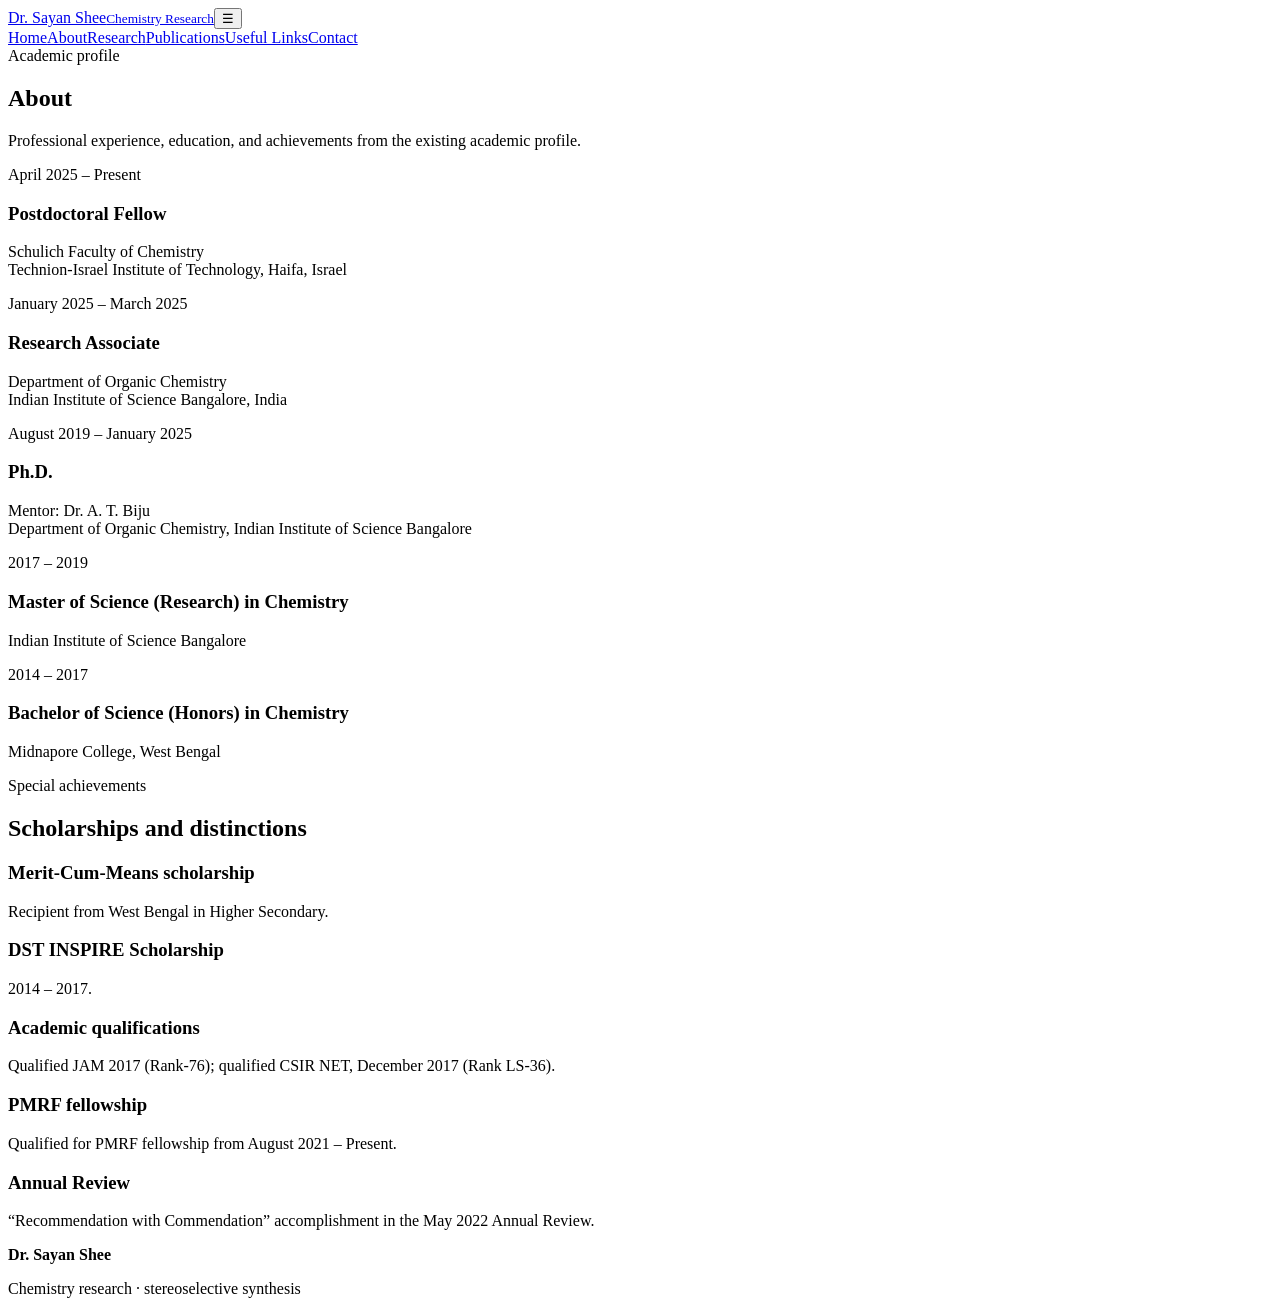
==== about.html @ 2ae6dc49 "Add files via upload" ====
<!doctype html><html lang="en"><head><meta charset="utf-8"><meta name="viewport" content="width=device-width,initial-scale=1"><title>About | Dr. Sayan Shee</title><link rel="stylesheet" href="assets/css/style.css"></head><body><header class="site-header"><nav class="nav wrap"><a class="brand" href="index.html">Dr. Sayan Shee<small>Chemistry Research</small></a><button class="menu-toggle" aria-label="Open navigation">☰</button><div class="menu"><a href="index.html">Home</a><a class="active" href="about.html">About</a><a href="research.html">Research</a><a href="publications.html">Publications</a><a href="useful-links.html">Useful Links</a><a href="contact.html">Contact</a></div></nav></header><main><section class="page-hero"><div class="wrap"><span class="eyebrow">Academic profile</span><h1>About</h1><p>Professional experience, education, and achievements from the existing academic profile.</p></div></section><section class="section"><div class="wrap"><div class="timeline"><article class="timeline-item"><span class="date">April 2025 – Present</span><h3>Postdoctoral Fellow</h3><p>Schulich Faculty of Chemistry<br>Technion-Israel Institute of Technology, Haifa, Israel</p></article><article class="timeline-item"><span class="date">January 2025 – March 2025</span><h3>Research Associate</h3><p>Department of Organic Chemistry<br>Indian Institute of Science Bangalore, India</p></article><article class="timeline-item"><span class="date">August 2019 – January 2025</span><h3>Ph.D.</h3><p>Mentor: Dr. A. T. Biju<br>Department of Organic Chemistry, Indian Institute of Science Bangalore</p></article><article class="timeline-item"><span class="date">2017 – 2019</span><h3>Master of Science (Research) in Chemistry</h3><p>Indian Institute of Science Bangalore</p></article><article class="timeline-item"><span class="date">2014 – 2017</span><h3>Bachelor of Science (Honors) in Chemistry</h3><p>Midnapore College, West Bengal</p></article></div></div></section><section class="section tint"><div class="wrap"><span class="eyebrow">Special achievements</span><h2>Scholarships and distinctions</h2><div class="cards"><article class="card"><h3>Merit-Cum-Means scholarship</h3><p>Recipient from West Bengal in Higher Secondary.</p></article><article class="card"><h3>DST INSPIRE Scholarship</h3><p>2014 – 2017.</p></article><article class="card"><h3>Academic qualifications</h3><p>Qualified JAM 2017 (Rank-76); qualified CSIR NET, December 2017 (Rank LS-36).</p></article><article class="card"><h3>PMRF fellowship</h3><p>Qualified for PMRF fellowship from August 2021 – Present.</p></article><article class="card"><h3>Annual Review</h3><p>“Recommendation with Commendation” accomplishment in the May 2022 Annual Review.</p></article></div></div></section></main><footer class="site-footer"><div class="wrap footer-grid"><div><strong>Dr. Sayan Shee</strong><p>Chemistry research · stereoselective synthesis</p></div></div></footer><script src="assets/js/script.js"></script></body></html>
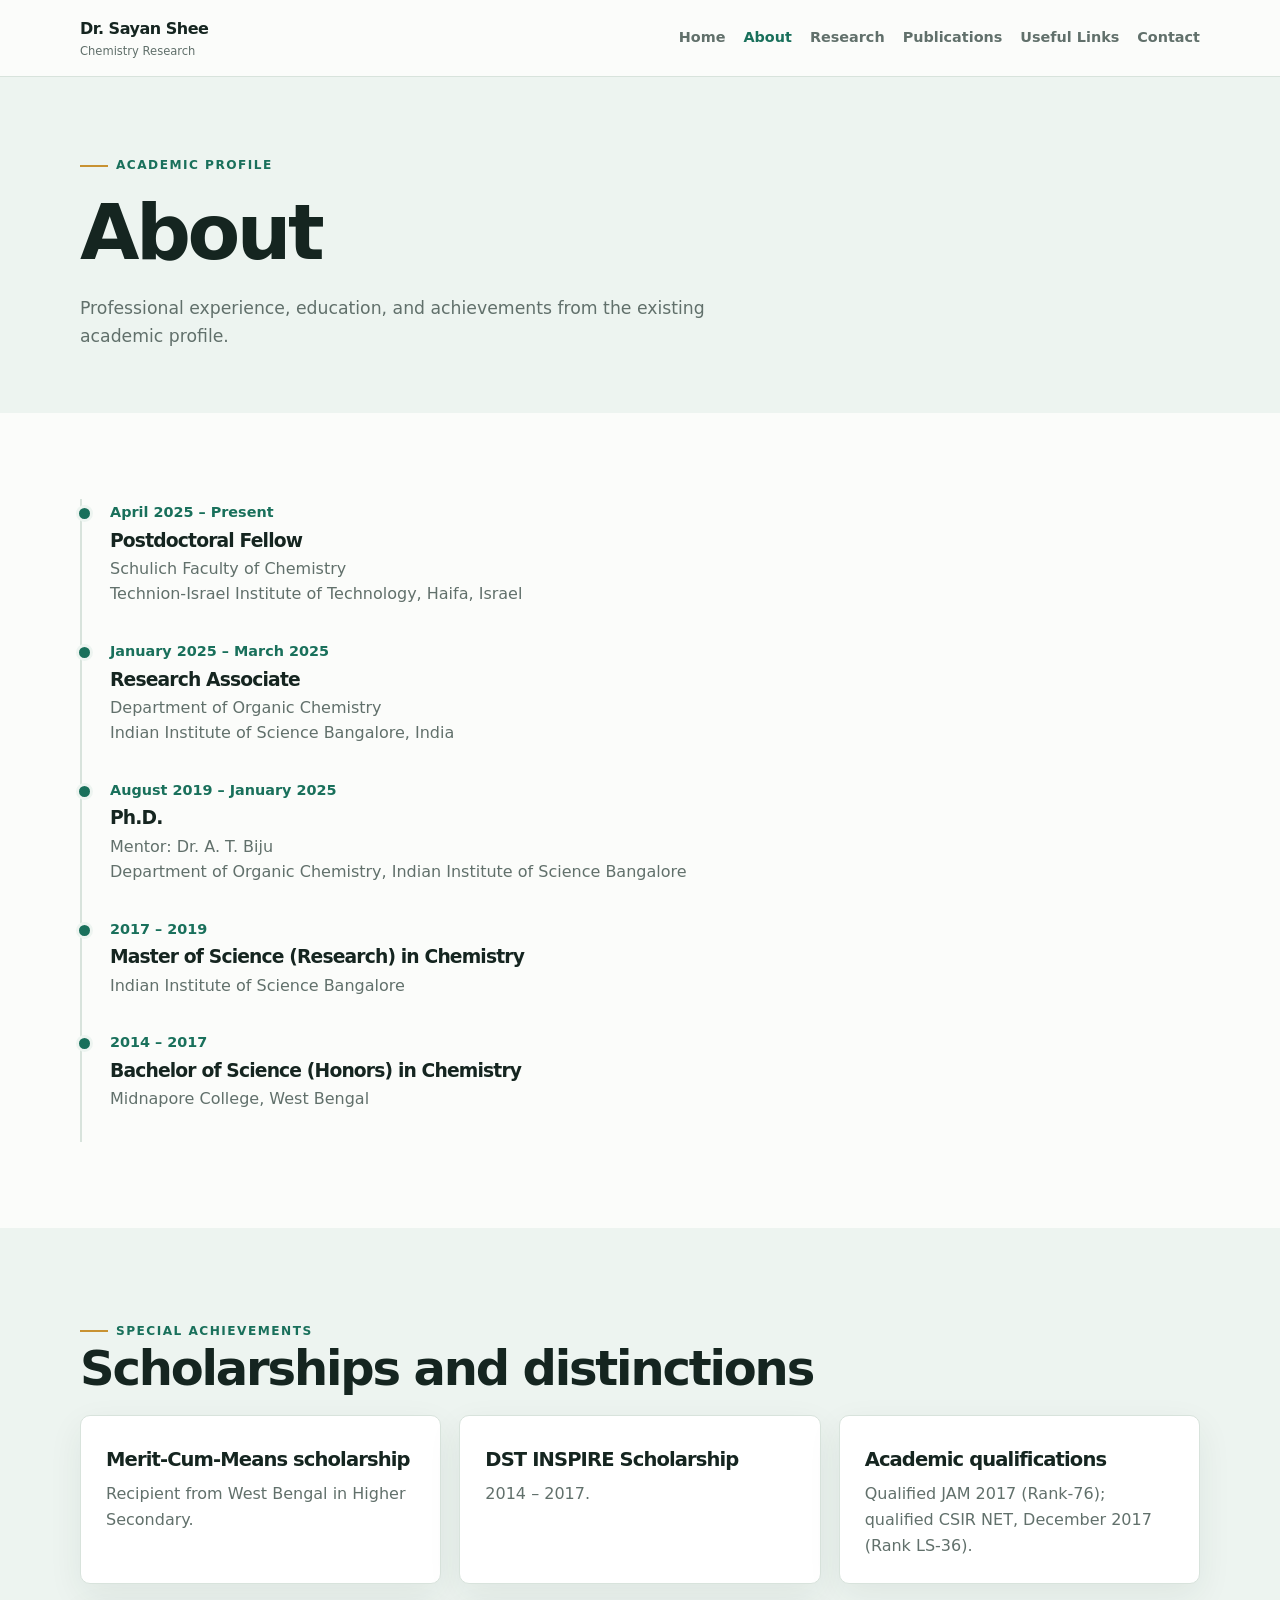
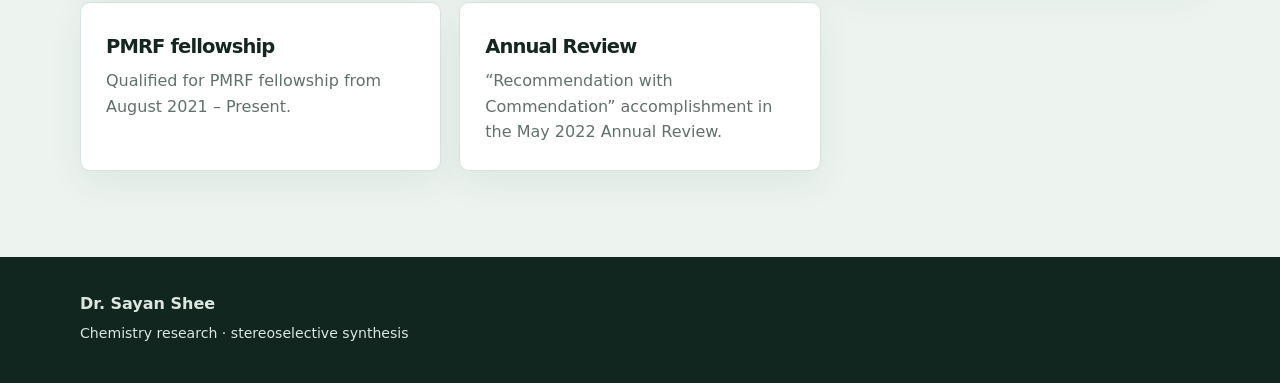
==== commit 205d7a88: "Fix asset paths in about.html" ====
--- a/about.html
+++ b/about.html
@@ -1 +1 @@
-<!doctype html><html lang="en"><head><meta charset="utf-8"><meta name="viewport" content="width=device-width,initial-scale=1"><title>About | Dr. Sayan Shee</title><link rel="stylesheet" href="assets/css/style.css"></head><body><header class="site-header"><nav class="nav wrap"><a class="brand" href="index.html">Dr. Sayan Shee<small>Chemistry Research</small></a><button class="menu-toggle" aria-label="Open navigation">☰</button><div class="menu"><a href="index.html">Home</a><a class="active" href="about.html">About</a><a href="research.html">Research</a><a href="publications.html">Publications</a><a href="useful-links.html">Useful Links</a><a href="contact.html">Contact</a></div></nav></header><main><section class="page-hero"><div class="wrap"><span class="eyebrow">Academic profile</span><h1>About</h1><p>Professional experience, education, and achievements from the existing academic profile.</p></div></section><section class="section"><div class="wrap"><div class="timeline"><article class="timeline-item"><span class="date">April 2025 – Present</span><h3>Postdoctoral Fellow</h3><p>Schulich Faculty of Chemistry<br>Technion-Israel Institute of Technology, Haifa, Israel</p></article><article class="timeline-item"><span class="date">January 2025 – March 2025</span><h3>Research Associate</h3><p>Department of Organic Chemistry<br>Indian Institute of Science Bangalore, India</p></article><article class="timeline-item"><span class="date">August 2019 – January 2025</span><h3>Ph.D.</h3><p>Mentor: Dr. A. T. Biju<br>Department of Organic Chemistry, Indian Institute of Science Bangalore</p></article><article class="timeline-item"><span class="date">2017 – 2019</span><h3>Master of Science (Research) in Chemistry</h3><p>Indian Institute of Science Bangalore</p></article><article class="timeline-item"><span class="date">2014 – 2017</span><h3>Bachelor of Science (Honors) in Chemistry</h3><p>Midnapore College, West Bengal</p></article></div></div></section><section class="section tint"><div class="wrap"><span class="eyebrow">Special achievements</span><h2>Scholarships and distinctions</h2><div class="cards"><article class="card"><h3>Merit-Cum-Means scholarship</h3><p>Recipient from West Bengal in Higher Secondary.</p></article><article class="card"><h3>DST INSPIRE Scholarship</h3><p>2014 – 2017.</p></article><article class="card"><h3>Academic qualifications</h3><p>Qualified JAM 2017 (Rank-76); qualified CSIR NET, December 2017 (Rank LS-36).</p></article><article class="card"><h3>PMRF fellowship</h3><p>Qualified for PMRF fellowship from August 2021 – Present.</p></article><article class="card"><h3>Annual Review</h3><p>“Recommendation with Commendation” accomplishment in the May 2022 Annual Review.</p></article></div></div></section></main><footer class="site-footer"><div class="wrap footer-grid"><div><strong>Dr. Sayan Shee</strong><p>Chemistry research · stereoselective synthesis</p></div></div></footer><script src="assets/js/script.js"></script></body></html>
+<!doctype html><html lang="en"><head><meta charset="utf-8"><meta name="viewport" content="width=device-width,initial-scale=1"><title>About | Dr. Sayan Shee</title><link rel="stylesheet" href="style.css"></head><body><header class="site-header"><nav class="nav wrap"><a class="brand" href="index.html">Dr. Sayan Shee<small>Chemistry Research</small></a><button class="menu-toggle" aria-label="Open navigation">☰</button><div class="menu"><a href="index.html">Home</a><a class="active" href="about.html">About</a><a href="research.html">Research</a><a href="publications.html">Publications</a><a href="useful-links.html">Useful Links</a><a href="contact.html">Contact</a></div></nav></header><main><section class="page-hero"><div class="wrap"><span class="eyebrow">Academic profile</span><h1>About</h1><p>Professional experience, education, and achievements from the existing academic profile.</p></div></section><section class="section"><div class="wrap"><div class="timeline"><article class="timeline-item"><span class="date">April 2025 – Present</span><h3>Postdoctoral Fellow</h3><p>Schulich Faculty of Chemistry<br>Technion-Israel Institute of Technology, Haifa, Israel</p></article><article class="timeline-item"><span class="date">January 2025 – March 2025</span><h3>Research Associate</h3><p>Department of Organic Chemistry<br>Indian Institute of Science Bangalore, India</p></article><article class="timeline-item"><span class="date">August 2019 – January 2025</span><h3>Ph.D.</h3><p>Mentor: Dr. A. T. Biju<br>Department of Organic Chemistry, Indian Institute of Science Bangalore</p></article><article class="timeline-item"><span class="date">2017 – 2019</span><h3>Master of Science (Research) in Chemistry</h3><p>Indian Institute of Science Bangalore</p></article><article class="timeline-item"><span class="date">2014 – 2017</span><h3>Bachelor of Science (Honors) in Chemistry</h3><p>Midnapore College, West Bengal</p></article></div></div></section><section class="section tint"><div class="wrap"><span class="eyebrow">Special achievements</span><h2>Scholarships and distinctions</h2><div class="cards"><article class="card"><h3>Merit-Cum-Means scholarship</h3><p>Recipient from West Bengal in Higher Secondary.</p></article><article class="card"><h3>DST INSPIRE Scholarship</h3><p>2014 – 2017.</p></article><article class="card"><h3>Academic qualifications</h3><p>Qualified JAM 2017 (Rank-76); qualified CSIR NET, December 2017 (Rank LS-36).</p></article><article class="card"><h3>PMRF fellowship</h3><p>Qualified for PMRF fellowship from August 2021 – Present.</p></article><article class="card"><h3>Annual Review</h3><p>“Recommendation with Commendation” accomplishment in the May 2022 Annual Review.</p></article></div></div></section></main><footer class="site-footer"><div class="wrap footer-grid"><div><strong>Dr. Sayan Shee</strong><p>Chemistry research · stereoselective synthesis</p></div></div></footer><script src="script.js"></script></body></html>
--- a/style.css
+++ b/style.css
@@ -0,0 +1 @@
+:root{--ink:#152520;--muted:#61706b;--paper:#fbfcfa;--mist:#edf4f0;--line:#d8e3dc;--accent:#19705b;--gold:#c89232;--shadow:0 12px 35px #16382a12}*{box-sizing:border-box}html{scroll-behavior:smooth}body{margin:0;background:var(--paper);color:var(--ink);font-family:Inter,ui-sans-serif,system-ui,-apple-system,BlinkMacSystemFont,"Segoe UI",sans-serif;line-height:1.6}.wrap{width:min(1120px,calc(100% - 40px));margin:auto}.site-header{position:sticky;top:0;z-index:10;background:#fbfcfaed;backdrop-filter:blur(12px);border-bottom:1px solid var(--line)}.nav{height:76px;display:flex;align-items:center;justify-content:space-between;gap:24px}.brand{color:var(--ink);font-weight:800;text-decoration:none;letter-spacing:-.03em}.brand small{display:block;font-weight:500;font-size:.72rem;color:var(--muted);letter-spacing:0}.menu{display:flex;gap:18px;align-items:center}.menu a{color:var(--muted);text-decoration:none;font-size:.9rem;font-weight:650}.menu a:hover,.menu a.active{color:var(--accent)}.menu-toggle{display:none;border:0;background:none;font-size:1.5rem}.hero{padding:90px 0 72px;overflow:hidden;background:linear-gradient(120deg,#f5f9f5 0%,#fbfcfa 65%)}.hero-grid{display:grid;grid-template-columns:1.3fr .7fr;align-items:center;gap:65px}.eyebrow{display:inline-flex;gap:8px;align-items:center;color:var(--accent);font-size:.76rem;font-weight:800;letter-spacing:.12em;text-transform:uppercase}.eyebrow:before{content:"";width:28px;height:2px;background:var(--gold)}h1,h2,h3{line-height:1.13;letter-spacing:-.045em}h1{font-size:clamp(2.8rem,6vw,5.2rem);margin:14px 0 19px}h2{font-size:clamp(2rem,4vw,3rem);margin:0 0 20px}.lead{font-size:1.16rem;color:var(--muted);max-width:650px}.actions{display:flex;flex-wrap:wrap;gap:12px;margin-top:30px}.button{display:inline-block;padding:11px 17px;border-radius:6px;text-decoration:none;font-weight:750;font-size:.9rem}.button.primary{background:var(--accent);color:white}.button.secondary{border:1px solid var(--line);color:var(--ink)}.molecule{position:relative;aspect-ratio:1;border:1px solid var(--line);border-radius:50%;background:radial-gradient(circle at 65% 25%,#e2f2e8 0 7%,transparent 7.5%),radial-gradient(circle at 34% 69%,#f5e2bc 0 6%,transparent 6.5%),linear-gradient(135deg,#eff7f2,#dceee4);box-shadow:var(--shadow)}.molecule:before,.molecule:after{content:"";position:absolute;border:2px solid #4d987f;border-radius:50%;width:30%;height:30%}.molecule:before{left:18%;top:22%}.molecule:after{right:13%;bottom:20%}.section{padding:86px 0}.section.tint{background:var(--mist)}.section-intro{max-width:720px;margin-bottom:36px;color:var(--muted)}.cards{display:grid;grid-template-columns:repeat(3,1fr);gap:18px}.card{padding:25px;border:1px solid var(--line);background:white;box-shadow:var(--shadow);border-radius:10px}.card h3{margin:8px 0 10px;font-size:1.22rem}.card p{margin:0;color:var(--muted)}.stat{font-size:2rem;color:var(--accent);font-weight:800;line-height:1}.publication{padding:23px 0;border-bottom:1px solid var(--line)}.publication:first-child{border-top:1px solid var(--line)}.pub-number{color:var(--accent);font-weight:800;font-size:.8rem}.publication h3{font-size:1.12rem;margin:4px 0 7px}.publication p{margin:0;color:var(--muted);font-size:.94rem}.publication em{color:var(--ink)}.tag{display:inline-block;margin-top:9px;padding:2px 8px;background:#fff3d9;color:#875c14;border-radius:999px;font-size:.76rem;font-weight:700}.page-hero{padding:72px 0 45px;background:var(--mist)}.page-hero p{max-width:700px;color:var(--muted);font-size:1.08rem}.timeline{border-left:2px solid var(--line);padding-left:28px}.timeline-item{position:relative;padding:0 0 31px}.timeline-item:before{content:"";width:11px;height:11px;left:-34px;top:6px;position:absolute;background:var(--accent);border-radius:50%;border:3px solid var(--mist)}.date{font-weight:750;color:var(--accent);font-size:.9rem}.timeline h3{margin:5px 0}.timeline p{margin:0;color:var(--muted)}.links-grid{display:grid;grid-template-columns:repeat(3,1fr);gap:18px}.link-card{background:white;border:1px solid var(--line);border-radius:10px;padding:22px}.link-card h3{margin:0 0 10px;font-size:1.18rem}.link-card a{display:block;color:var(--accent);padding:5px 0;font-weight:650;text-decoration:none}.link-card a:hover{text-decoration:underline}.contact-grid{display:grid;grid-template-columns:1fr 1.15fr;gap:28px}.contact-box{background:white;border:1px solid var(--line);padding:28px;border-radius:10px}.contact-box p{color:var(--muted)}label{display:block;font-size:.86rem;font-weight:700;margin:0 0 6px}input,textarea{width:100%;padding:11px;border:1px solid var(--line);border-radius:5px;background:#fff;font:inherit;margin-bottom:14px}textarea{min-height:130px}.form-note{font-size:.85rem;color:var(--muted)}.site-footer{padding:34px 0;background:#10261f;color:#dce7e0}.footer-grid{display:flex;justify-content:space-between;gap:22px;align-items:flex-start}.site-footer p{margin:5px 0;font-size:.88rem}.social-note{color:#abbbb3;max-width:410px}.search{width:100%;padding:14px 16px;margin:0 0 28px;font-size:1rem}.year-nav{display:flex;flex-wrap:wrap;gap:8px;margin:0 0 24px}.year-nav button{border:1px solid var(--line);background:white;color:var(--ink);padding:6px 10px;border-radius:999px;font:inherit;font-size:.82rem;cursor:pointer}.year-nav button.active,.year-nav button:hover{background:var(--accent);border-color:var(--accent);color:white}.hidden{display:none!important}@media(max-width:760px){.nav{height:65px}.menu-toggle{display:block}.menu{display:none;position:absolute;left:0;right:0;top:65px;padding:16px 20px;background:var(--paper);border-bottom:1px solid var(--line);flex-direction:column;align-items:flex-start}.menu.open{display:flex}.hero{padding:58px 0}.hero-grid,.contact-grid{grid-template-columns:1fr}.molecule{width:min(280px,70vw);margin:auto;grid-row:1}.cards,.links-grid{grid-template-columns:1fr}.section{padding:62px 0}.footer-grid{display:block}.menu a{font-size:1rem}}
